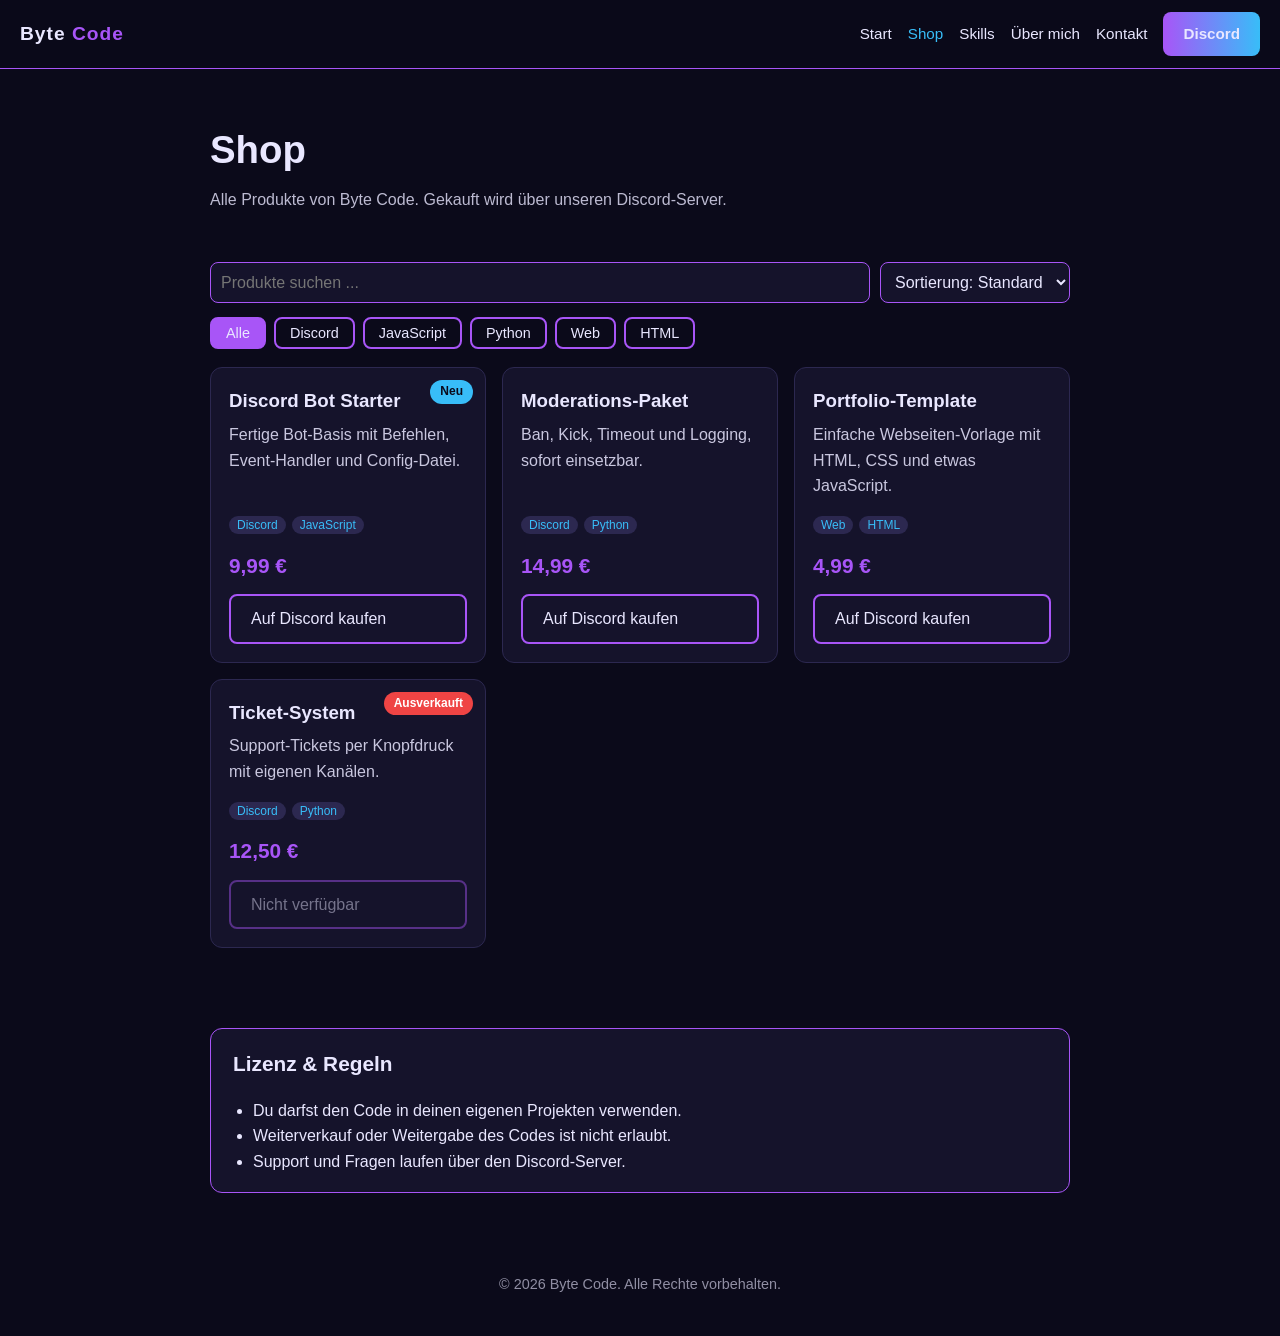
==== shop.html @ 8b6e198d "Add files via upload" ====
<!DOCTYPE html>
<html lang="de">
<head>
  <meta charset="UTF-8">
  <meta name="viewport" content="width=device-width, initial-scale=1">
  <title>Shop</title>
  <link rel="stylesheet" href="style.css">
</head>
<body>
  <header class="seitenkopf" id="kopf"></header>
  <section>
    <div class="werkzeuge">
      <input id="suche" type="search" placeholder="Produkte suchen ...">
      <select id="sortierung">
        <option value="standard">Sortierung: Standard</option>
        <option value="preisAuf">Preis aufsteigend</option>
        <option value="preisAb">Preis absteigend</option>
        <option value="name">Name A-Z</option>
      </select>
    </div>
    <div class="filter" id="filter"></div>
    <div class="raster" id="raster"></div>
    <p class="leer" id="leer" hidden>Keine Produkte gefunden. Versuche einen anderen Suchbegriff oder Filter.</p>
  </section>
  <section>
    <div class="lizenz" id="lizenz"></div>
  </section>
  <footer id="footer"></footer>

  <script src="config.js"></script>
  <script src="common.js"></script>
  <script>
    seiteStarten("shop", CONFIG.shop.titel);

    // Seitenkopf
    const kopf = document.getElementById("kopf");
    kopf.append(el("h1", "", CONFIG.shop.titel), el("p", "", CONFIG.shop.beschreibung));

    // Lizenz-Box
    const lizenz = document.getElementById("lizenz");
    const ul = el("ul");
    CONFIG.shop.lizenz.forEach(zeile => ul.append(el("li", "", zeile)));
    lizenz.append(el("h2", "", CONFIG.shop.lizenzTitel), ul);

    // Suche, Filter, Sortierung
    const suche = document.getElementById("suche");
    const sortierung = document.getElementById("sortierung");
    const filter = document.getElementById("filter");
    const raster = document.getElementById("raster");
    const leer = document.getElementById("leer");
    const alleTags = ["Alle", ...new Set(CONFIG.produkte.flatMap(p => p.tags))];
    let aktiverTag = "Alle";

    function zeichnen() {
      // Filter-Knöpfe
      filter.replaceChildren();
      alleTags.forEach(t => {
        const b = el("button", "btn" + (t === aktiverTag ? " aktiv" : ""), t);
        b.onclick = () => { aktiverTag = t; zeichnen(); };
        filter.append(b);
      });

      // Produkte auswählen
      const begriff = suche.value.trim().toLowerCase();
      let liste = CONFIG.produkte.filter(p =>
        (aktiverTag === "Alle" || p.tags.includes(aktiverTag)) &&
        (p.name + " " + p.beschreibung + " " + p.tags.join(" ")).toLowerCase().includes(begriff)
      );

      // Sortieren
      const s = sortierung.value;
      if (s === "preisAuf") liste.sort((a, b) => a.preis - b.preis);
      if (s === "preisAb")  liste.sort((a, b) => b.preis - a.preis);
      if (s === "name")     liste.sort((a, b) => a.name.localeCompare(b.name, "de"));

      raster.replaceChildren(...liste.map(produktKarte));
      leer.hidden = liste.length > 0;
    }

    suche.oninput = zeichnen;
    sortierung.onchange = zeichnen;
    zeichnen();
  </script>
</body>
</html>
---- style.css ----
:root { --bg:#0b0a1a; --flaeche:#15132b; --text:#e9e7ff; --lila:#a855f7; --blau:#38bdf8; }
* { box-sizing: border-box; }
html { scroll-behavior: smooth; }
body { margin:0; background:var(--bg); color:var(--text); font-family:"Segoe UI",Arial,sans-serif; line-height:1.6; }
a { color:var(--blau); }

nav { position:sticky; top:0; z-index:10; display:flex; justify-content:space-between; align-items:center; padding:12px 20px; background:rgba(11,10,26,.94); border-bottom:1px solid var(--lila); }
.logo { font-weight:800; font-size:1.2rem; letter-spacing:1px; color:var(--text); text-decoration:none; }
.logo span, h1 span { color:var(--lila); }
nav .links { display:flex; align-items:center; flex-wrap:wrap; }
nav .links a { margin-left:16px; text-decoration:none; color:var(--text); font-size:.95rem; }
nav .links a:hover, nav .links a.aktiv { color:var(--blau); }
nav .links a.btn { color:var(--text); }

.btn { display:inline-block; padding:10px 20px; border-radius:8px; border:2px solid var(--lila); color:var(--text); background:transparent; text-decoration:none; cursor:pointer; font-size:1rem; font-family:inherit; }
.btn:hover { background:var(--lila); }
.btn.voll { background:linear-gradient(90deg,var(--lila),var(--blau)); border:none; color:#0b0a1a; font-weight:700; }
.btn.aus { opacity:.45; cursor:not-allowed; pointer-events:none; }

header.hero { text-align:center; padding:90px 20px 60px; }
.hero h1 { font-size:clamp(2.4rem,8vw,4.5rem); margin:0; }
.hero p { max-width:560px; margin:14px auto 26px; opacity:.85; }
header.seitenkopf { max-width:900px; margin:0 auto; padding:50px 20px 10px; }
.seitenkopf h1 { margin:0; font-size:2.4rem; }
.seitenkopf p { opacity:.8; margin:6px 0 0; }

section { max-width:900px; margin:0 auto; padding:40px 20px; }
section h2 { margin-top:0; font-size:1.8rem; border-left:5px solid var(--lila); padding-left:12px; }

.werkzeuge { display:flex; flex-wrap:wrap; gap:10px; margin-bottom:14px; }
.werkzeuge input, .werkzeuge select { padding:10px; font-size:1rem; border-radius:8px; border:1px solid var(--lila); background:var(--flaeche); color:var(--text); font-family:inherit; }
.werkzeuge input { flex:1; min-width:180px; }
.filter { margin-bottom:18px; display:flex; flex-wrap:wrap; gap:8px; }
.filter .btn { padding:6px 14px; font-size:.9rem; }
.filter .btn.aktiv { background:var(--lila); }

.raster { display:grid; grid-template-columns:repeat(auto-fit,minmax(240px,1fr)); gap:16px; }
.karte { position:relative; background:var(--flaeche); border:1px solid #2c2850; border-radius:12px; padding:18px; display:flex; flex-direction:column; }
.karte h3 { margin:0 0 6px; }
.karte p { flex:1; margin:0 0 12px; opacity:.85; }
.tags span { font-size:.75rem; padding:2px 8px; margin-right:6px; border-radius:20px; background:#2c2850; color:var(--blau); }
.preis { font-size:1.3rem; font-weight:700; color:var(--lila); margin:12px 0; }
.badge { position:absolute; top:12px; right:12px; font-size:.75rem; font-weight:700; padding:2px 10px; border-radius:20px; background:var(--blau); color:#0b0a1a; }
.badge.aus { background:#ef4444; color:white; }
.leer { opacity:.7; padding:20px 0; }

.lizenz { background:var(--flaeche); border:1px solid var(--lila); border-radius:12px; padding:18px 22px; }
.lizenz h2 { border:none; padding:0; font-size:1.3rem; }
.lizenz ul { margin:0; padding-left:20px; }

.skill { margin-bottom:12px; }
.balken { height:10px; background:#2c2850; border-radius:6px; overflow:hidden; }
.balken div { height:100%; background:linear-gradient(90deg,var(--lila),var(--blau)); }
.mitte { text-align:center; margin-top:20px; }

footer { text-align:center; padding:40px 20px; opacity:.6; font-size:.9rem; }
@media (max-width:640px) { nav .links a:not(.haupt):not(.btn) { display:none; } }
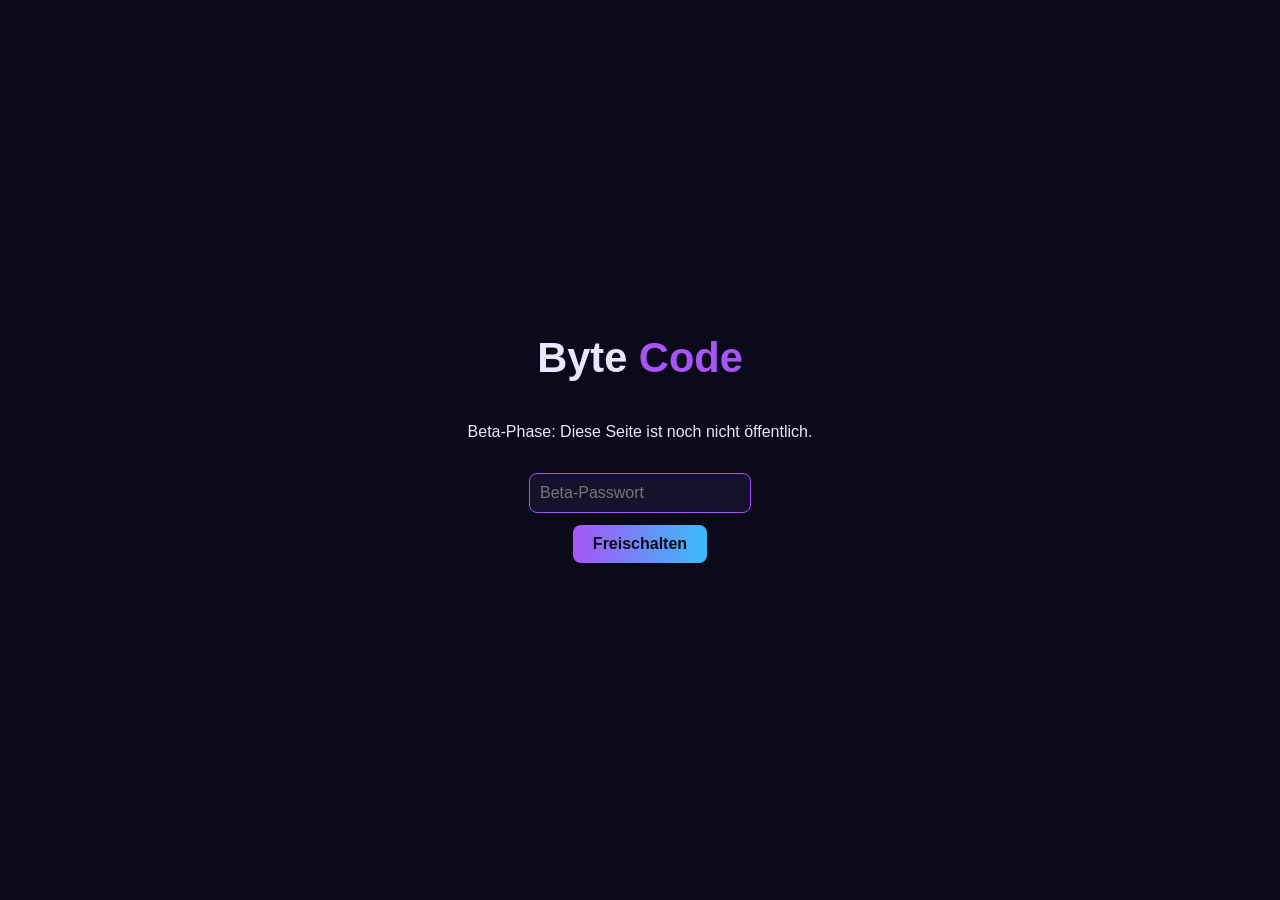
==== commit 47e276b8: "Add files via upload" ====
--- a/shop.html
+++ b/shop.html
@@ -30,7 +30,7 @@
   <script src="config.js"></script>
   <script src="common.js"></script>
   <script>
-    seiteStarten("shop", CONFIG.shop.titel);
+    seiteStarten("shop", CONFIG.shop.titel, function () {
 
     // Seitenkopf
     const kopf = document.getElementById("kopf");
@@ -79,7 +79,9 @@
 
     suche.oninput = zeichnen;
     sortierung.onchange = zeichnen;
+    window.neuZeichnen = zeichnen;
     zeichnen();
+    });
   </script>
 </body>
 </html>
--- a/style.css
+++ b/style.css
@@ -55,3 +55,32 @@
 
 footer { text-align:center; padding:40px 20px; opacity:.6; font-size:.9rem; }
 @media (max-width:640px) { nav .links a:not(.haupt):not(.btn) { display:none; } }
+
+/* ===== Sale, Beta, Warenkorb, Dev-Panel ===== */
+.sale { text-align:center; padding:8px 12px; font-weight:700; background:linear-gradient(90deg,var(--lila),var(--blau)); color:#0b0a1a; }
+.beta { font-size:.6rem; padding:2px 6px; border-radius:4px; background:var(--blau); color:#0b0a1a; vertical-align:middle; }
+.gate { position:fixed; inset:0; z-index:100; background:var(--bg); display:flex; flex-direction:column; align-items:center; justify-content:center; gap:12px; padding:20px; text-align:center; }
+.gate h1 { margin:0; font-size:2.6rem; }
+.gate input, .coderow input { padding:10px; font-size:1rem; border-radius:8px; border:1px solid var(--lila); background:var(--flaeche); color:var(--text); }
+
+.karte { transition:transform .2s, box-shadow .2s, border-color .2s; }
+.karte:hover { transform:translateY(-4px); border-color:var(--lila); box-shadow:0 0 22px rgba(168,85,247,.35); }
+.badge.sale { background:var(--lila); color:white; }
+.preis .alt { opacity:.5; font-weight:400; font-size:.95rem; margin-right:4px; }
+.preis strong { color:var(--blau); }
+.karte .btn { text-align:center; }
+
+.drawer { position:fixed; top:0; right:0; height:100%; width:min(360px,100%); z-index:50; padding:18px; overflow-y:auto; background:var(--flaeche); border-left:2px solid var(--lila); transform:translateX(105%); transition:transform .25s; display:flex; flex-direction:column; gap:10px; }
+.drawer.offen { transform:none; }
+.drawer > div:last-child { display:flex; flex-direction:column; gap:10px; }
+.drawerkopf { display:flex; justify-content:space-between; align-items:center; }
+.drawerkopf h2 { margin:0; border:none; padding:0; font-size:1.4rem; }
+.zeile { display:flex; gap:10px; justify-content:space-between; align-items:center; padding:6px 0; border-bottom:1px solid #2c2850; }
+.zeile span:first-child { flex:1; }
+.x { background:none; border:none; color:var(--text); font-size:1.1rem; cursor:pointer; }
+.coderow { display:flex; gap:8px; } .coderow input { flex:1; min-width:0; }
+.hinweis { margin:0; font-size:.9rem; color:var(--blau); }
+.gesamt { font-size:1.3rem; font-weight:700; color:var(--lila); }
+
+.dev { position:fixed; left:12px; bottom:12px; z-index:40; display:flex; flex-direction:column; gap:4px; padding:10px 14px; border-radius:10px; background:var(--flaeche); border:1px dashed var(--blau); font-size:.85rem; max-width:210px; }
+.dev input[type=number] { width:60px; }
